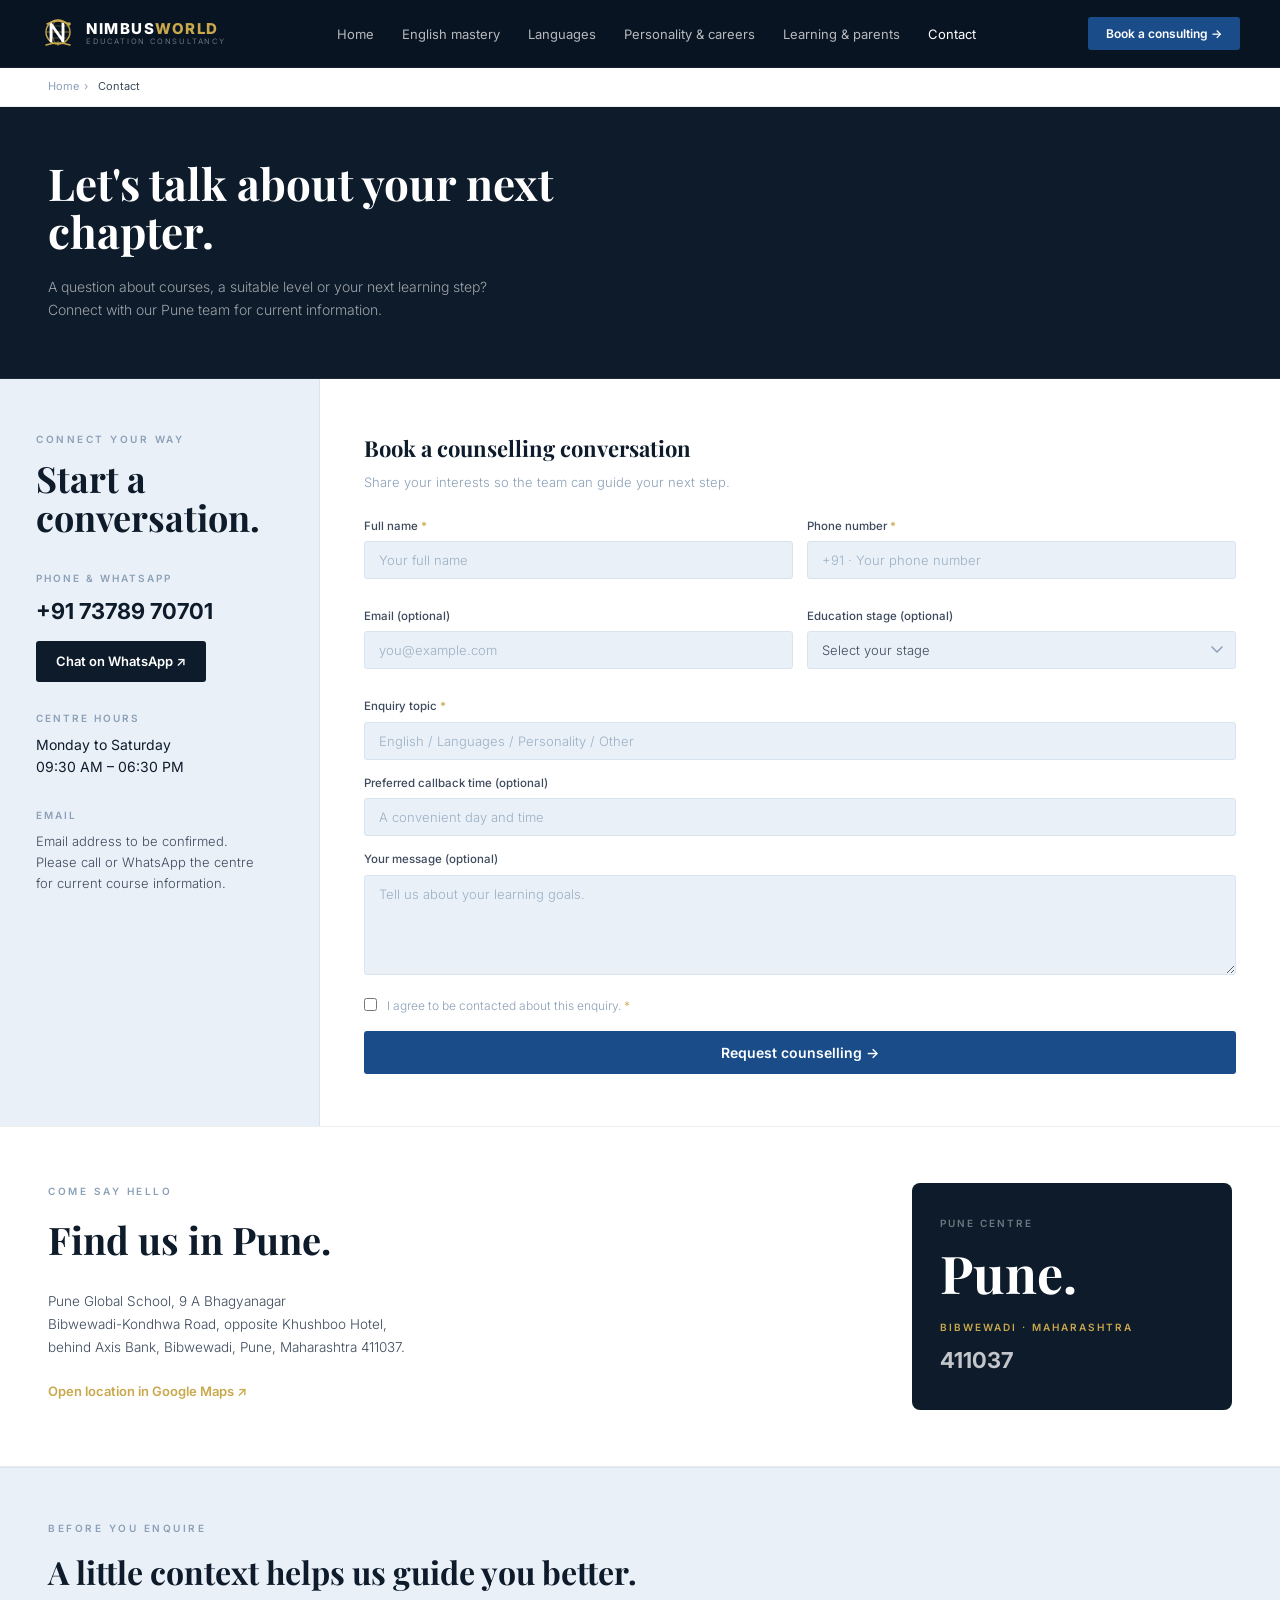
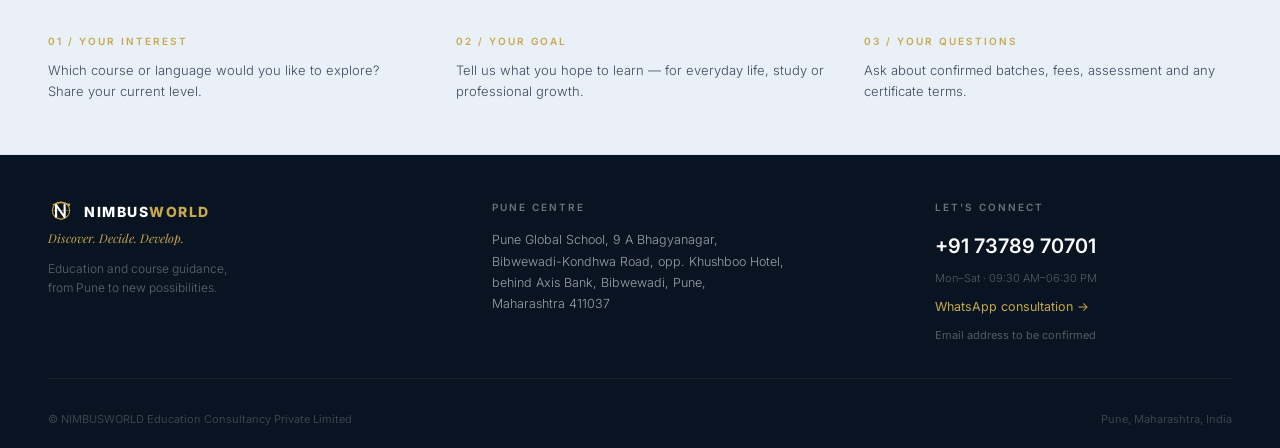
==== contact.html @ 74dfe933 "Add all project files" ====
<!DOCTYPE html>
<html lang="en">
<head>
  <meta charset="UTF-8" />
  <meta name="viewport" content="width=device-width, initial-scale=1.0" />
  <title>NimbusWorld – Contact</title>
  <link rel="preconnect" href="https://fonts.googleapis.com">
  <link rel="preconnect" href="https://fonts.gstatic.com" crossorigin>
  <link href="https://fonts.googleapis.com/css2?family=Playfair+Display:ital,wght@0,400;0,600;0,700;0,800;0,900;1,400;1,700&family=Inter:wght@300;400;500;600;700&display=swap" rel="stylesheet">
  <link rel="stylesheet" href="css/style.css" />
  <style>
    * { box-sizing: border-box; margin: 0; padding: 0; }
    body { font-family: 'Inter', sans-serif; background: #fff; color: #1a1a2e; }

    /* ── BREADCRUMB ── */
    .ct-breadcrumb {
      padding: 10px 48px;
      font-size: 11px;
      color: #8ca0b8;
      background: #ffffff;
      border-bottom: 1px solid rgba(0,0,0,0.07);
    }
    .ct-breadcrumb a { color: #8ca0b8; text-decoration: none; }
    .ct-breadcrumb span { margin: 0 5px; color: #8ca0b8; }
    .ct-breadcrumb .current { color: #3d4a5c; }

    /* ── HERO ── */
    .ct-hero {
      background: #0d1b2a;
      padding: 52px 48px 56px;
      border-bottom: 1px solid rgba(255,255,255,0.07);
    }

    .ct-hero h1 {
      font-family: 'Playfair Display', Georgia, serif;
      font-size: 44px;
      font-weight: 700;
      color: #ffffff;
      line-height: 1.1;
      margin-bottom: 20px;
      max-width: 680px;
    }

    .ct-hero p {
      font-size: 14px;
      color: rgba(255,255,255,0.6);
      line-height: 1.65;
      font-weight: 300;
      max-width: 440px;
    }

    /* ── CONTACT BODY ── */
    .ct-body {
      background: #fff;
      padding: 0;
      display: grid;
      grid-template-columns: 320px 1fr;
      gap: 0;
      align-items: start;
      border-bottom: 1px solid rgba(0,0,0,0.07);
    }

    /* Left column — light blue */
    .ct-left {
      background: #eaf0f8;
      padding: 52px 36px;
      border-right: 1px solid #d8e4f0;
      min-height: 100%;
    }

    /* Left column */
    .ct-left .ct-col-label {
      font-size: 10px;
      letter-spacing: 2.5px;
      text-transform: uppercase;
      color: #8ca0b8;
      font-weight: 600;
      margin-bottom: 12px;
    }

    .ct-left h2 {
      font-family: 'Playfair Display', Georgia, serif;
      font-size: 36px;
      font-weight: 700;
      color: #0d1b2a;
      line-height: 1.1;
      margin-bottom: 32px;
    }

    .ct-contact-block {
      margin-bottom: 28px;
    }

    .ct-contact-block .block-label {
      font-size: 10px;
      letter-spacing: 2px;
      text-transform: uppercase;
      color: #8ca0b8;
      font-weight: 600;
      margin-bottom: 8px;
    }

    .ct-contact-block .phone-num {
      font-size: 22px;
      font-weight: 700;
      color: #0d1b2a;
      font-family: 'Inter', sans-serif;
      margin-bottom: 12px;
    }

    .ct-whatsapp-btn {
      display: inline-flex;
      align-items: center;
      gap: 8px;
      background: #0d1b2a;
      color: #fff;
      font-size: 13px;
      font-weight: 600;
      padding: 10px 20px;
      border-radius: 3px;
      text-decoration: none;
      transition: background 0.2s;
      font-family: 'Inter', sans-serif;
    }
    .ct-whatsapp-btn:hover { background: #1a3050; }

    .ct-contact-block .hours-text {
      font-size: 14px;
      font-weight: 400;
      color: #0d1b2a;
      line-height: 1.6;
    }

    .ct-contact-block .email-note {
      font-size: 13px;
      color: #3d4a5c;
      font-weight: 300;
      line-height: 1.65;
    }

    /* Right column — form */
    .ct-form-wrap {
      background: #fff;
      padding: 52px 44px;
    }

    .ct-form-wrap h3 {
      font-family: 'Playfair Display', Georgia, serif;
      font-size: 22px;
      font-weight: 700;
      color: #0d1b2a;
      margin-bottom: 6px;
    }

    .ct-form-wrap .form-desc {
      font-size: 13px;
      color: #8ca0b8;
      font-weight: 300;
      margin-bottom: 24px;
    }

    .ct-form .form-row {
      display: grid;
      grid-template-columns: 1fr 1fr;
      gap: 14px;
      margin-bottom: 14px;
    }

    .ct-form .form-group {
      margin-bottom: 14px;
    }

    .ct-form label {
      display: block;
      font-size: 11.5px;
      font-weight: 500;
      color: #3d4a5c;
      margin-bottom: 6px;
      font-family: 'Inter', sans-serif;
    }

    .ct-form label .req { color: #c9a84c; }

    /* Input fields — light blue background */
    .ct-form input,
    .ct-form select,
    .ct-form textarea {
      width: 100%;
      background: #eaf0f8;
      border: 1px solid #d8e4f0;
      border-radius: 3px;
      padding: 10px 14px;
      font-size: 13px;
      color: #1a1a2e;
      font-family: 'Inter', sans-serif;
      font-weight: 300;
      outline: none;
      transition: border-color 0.2s, background 0.2s;
    }

    .ct-form input::placeholder,
    .ct-form textarea::placeholder {
      color: #9ab0c4;
      font-weight: 300;
    }

    .ct-form input:focus,
    .ct-form select:focus,
    .ct-form textarea:focus {
      border-color: #0d1b2a;
      background: #f0f6fc;
    }

    .ct-form textarea {
      resize: vertical;
      min-height: 100px;
    }

    .ct-form select {
      color: #3d4a5c;
      appearance: none;
      background-image: url("data:image/svg+xml,%3Csvg xmlns='http://www.w3.org/2000/svg' width='12' height='8' viewBox='0 0 12 8'%3E%3Cpath d='M1 1l5 5 5-5' stroke='%238ca0b8' stroke-width='1.5' fill='none' stroke-linecap='round'/%3E%3C/svg%3E");
      background-repeat: no-repeat;
      background-position: right 12px center;
      background-color: #eaf0f8;
      padding-right: 32px;
    }

    .ct-form .consent-row {
      display: flex;
      align-items: flex-start;
      gap: 10px;
      margin-bottom: 16px;
    }

    .ct-form .consent-row input[type="checkbox"] {
      width: auto;
      margin-top: 2px;
      flex-shrink: 0;
      cursor: pointer;
      accent-color: #0d1b2a;
    }

    .ct-form .consent-row label {
      font-size: 12px;
      color: #8ca0b8;
      font-weight: 300;
      margin-bottom: 0;
      cursor: pointer;
    }

    .ct-submit-btn {
      width: 100%;
      background: #1a4c8a;
      color: #fff;
      border: none;
      border-radius: 3px;
      padding: 13px;
      font-size: 14px;
      font-weight: 600;
      font-family: 'Inter', sans-serif;
      cursor: pointer;
      transition: background 0.2s;
      display: flex;
      align-items: center;
      justify-content: center;
      gap: 8px;
    }
    .ct-submit-btn:hover { background: #163f75; }

    /* ── FIND US SECTION ── */
    .ct-find {
      background: #fff;
      padding: 56px 48px;
      display: grid;
      grid-template-columns: 1fr 320px;
      gap: 48px;
      align-items: start;
      border-bottom: 1px solid rgba(0,0,0,0.07);
    }

    .ct-find-left .ct-col-label {
      font-size: 10px;
      letter-spacing: 2.5px;
      text-transform: uppercase;
      color: #8ca0b8;
      font-weight: 600;
      margin-bottom: 10px;
    }

    .ct-find-left h2 {
      font-family: 'Playfair Display', Georgia, serif;
      font-size: 38px;
      font-weight: 700;
      color: #0d1b2a;
      margin-bottom: 20px;
    }

    .ct-find-left p {
      font-size: 13.5px;
      color: #3d4a5c;
      font-weight: 300;
      line-height: 1.7;
      margin-bottom: 20px;
      max-width: 380px;
    }

    .ct-maps-link {
      font-size: 13px;
      font-weight: 600;
      color: #c9a84c;
      text-decoration: none;
      display: inline-flex;
      align-items: center;
      gap: 5px;
    }
    .ct-maps-link:hover { opacity: 0.8; }

    /* Pune card */
    .ct-pune-card {
      background: #0d1b2a;
      border-radius: 8px;
      padding: 32px 28px;
    }

    .ct-pune-card .pune-label {
      font-size: 10px;
      letter-spacing: 2px;
      text-transform: uppercase;
      color: rgba(255,255,255,0.4);
      font-weight: 600;
      margin-bottom: 16px;
    }

    .ct-pune-card .pune-city {
      font-family: 'Playfair Display', Georgia, serif;
      font-size: 52px;
      font-weight: 700;
      color: #ffffff;
      line-height: 1;
      margin-bottom: 20px;
    }

    .ct-pune-card .pune-region {
      font-size: 10px;
      letter-spacing: 2px;
      text-transform: uppercase;
      color: #c9a84c;
      font-weight: 600;
      margin-bottom: 8px;
    }

    .ct-pune-card .pune-pin {
      font-size: 22px;
      font-weight: 700;
      color: rgba(255,255,255,0.75);
      font-family: 'Inter', sans-serif;
    }

    /* ── CONTEXT SECTION ── */
    .ct-context {
      background: #eaf0f8;
      padding: 52px 48px;
      border-top: 1px solid #d8e4f0;
      border-bottom: 1px solid #d8e4f0;
    }

    .ct-context .ct-col-label {
      font-size: 10px;
      letter-spacing: 2.5px;
      text-transform: uppercase;
      color: #8ca0b8;
      font-weight: 600;
      margin-bottom: 10px;
    }

    .ct-context h2 {
      font-family: 'Playfair Display', Georgia, serif;
      font-size: 32px;
      font-weight: 700;
      color: #0d1b2a;
      margin-bottom: 36px;
    }

    .ct-context-grid {
      display: grid;
      grid-template-columns: repeat(3, 1fr);
      gap: 40px;
    }

    .ct-context-item .ci-label {
      font-size: 10px;
      letter-spacing: 2px;
      text-transform: uppercase;
      color: #c9a84c;
      font-weight: 600;
      margin-bottom: 10px;
    }

    .ct-context-item p {
      font-size: 13px;
      color: #3d4a5c;
      font-weight: 300;
      line-height: 1.65;
    }

    /* ── FOOTER ── */
    .ct-footer {
      background: #091422;
      padding: 44px 48px 20px;
    }

    .ct-footer-grid {
      display: grid;
      grid-template-columns: 2fr 2fr 1.5fr;
      gap: 48px;
      margin-bottom: 32px;
      padding-bottom: 28px;
      border-bottom: 1px solid rgba(255,255,255,0.07);
    }

    .ct-footer-brand .brand-row {
      display: flex;
      align-items: center;
      gap: 10px;
      margin-bottom: 4px;
    }

    .ct-footer-brand .brand-name {
      font-size: 14px;
      font-weight: 800;
      letter-spacing: 1.5px;
      text-transform: uppercase;
      font-family: 'Inter', sans-serif;
    }
    .ct-footer-brand .brand-name .p1 { color: #fff; }
    .ct-footer-brand .brand-name .p2 { color: #c9a84c; }

    .ct-footer-brand .tagline {
      font-size: 12px;
      color: #c9a84c;
      font-style: italic;
      font-family: 'Playfair Display', Georgia, serif;
      margin-bottom: 10px;
    }

    .ct-footer-brand p {
      font-size: 12px;
      color: rgba(255,255,255,0.35);
      line-height: 1.65;
      font-weight: 300;
      max-width: 220px;
    }

    .ct-footer-col h4 {
      font-size: 10px;
      letter-spacing: 2px;
      text-transform: uppercase;
      color: rgba(255,255,255,0.4);
      font-weight: 600;
      margin-bottom: 14px;
    }

    .ct-footer-col p {
      font-size: 12.5px;
      color: rgba(255,255,255,0.6);
      line-height: 1.7;
      font-weight: 300;
      margin-bottom: 6px;
    }

    .ct-footer-col p strong {
      color: #fff;
      font-weight: 600;
      font-size: 20px;
    }

    .ct-footer-col a {
      display: inline-block;
      font-size: 12.5px;
      color: #c9a84c;
      text-decoration: none;
      margin-bottom: 5px;
    }

    .ct-footer-col a.muted {
      color: rgba(255,255,255,0.3);
      font-size: 11px;
    }

    .ct-footer-bottom {
      display: flex;
      justify-content: space-between;
      align-items: center;
    }

    .ct-footer-bottom p {
      font-size: 11px;
      color: rgba(255,255,255,0.2);
    }

    /* success message */
    .success-msg {
      display: none;
      background: rgba(201,168,76,0.1);
      border: 1px solid rgba(201,168,76,0.3);
      border-radius: 4px;
      padding: 14px 18px;
      font-size: 13px;
      color: #c9a84c;
      margin-top: 14px;
      text-align: center;
    }

    @media (max-width: 900px) {
      .ct-hero, .ct-body, .ct-find,
      .ct-context, .ct-footer { padding-left: 24px; padding-right: 24px; }
      .ct-breadcrumb { padding-left: 24px; }
      .ct-body { grid-template-columns: 1fr; gap: 40px; }
      .ct-find { grid-template-columns: 1fr; gap: 32px; }
      .ct-context-grid { grid-template-columns: 1fr; gap: 28px; }
      .ct-footer-grid { grid-template-columns: 1fr 1fr; gap: 28px; }
      .ct-form .form-row { grid-template-columns: 1fr; }
    }
    @media (max-width: 580px) {
      .ct-hero h1 { font-size: 32px; }
      .ct-footer-grid { grid-template-columns: 1fr; }
    }
  </style>
</head>
<body>

  <!-- ===== NAVBAR ===== -->
  <nav class="navbar">
    <a href="index.html" class="nav-logo">
      <svg class="nav-logo-icon" viewBox="0 0 36 36" fill="none" xmlns="http://www.w3.org/2000/svg">
        <circle cx="18" cy="16" r="12" fill="none" stroke="#c9a84c" stroke-width="1.4"/>
        <ellipse cx="18" cy="16" rx="6" ry="12" fill="none" stroke="#c9a84c" stroke-width="0.9" opacity="0.7"/>
        <line x1="6" y1="16" x2="30" y2="16" stroke="#c9a84c" stroke-width="0.9" opacity="0.7"/>
        <line x1="8" y1="10" x2="28" y2="10" stroke="#c9a84c" stroke-width="0.7" opacity="0.5"/>
        <line x1="8" y1="22" x2="28" y2="22" stroke="#c9a84c" stroke-width="0.7" opacity="0.5"/>
        <path d="M11 25 L11 8 L23 25 L23 8" stroke="white" stroke-width="2.8" stroke-linecap="round" stroke-linejoin="round" fill="none"/>
        <path d="M7 8 Q18 2 29 8" stroke="#c9a84c" stroke-width="1.5" fill="none" stroke-linecap="round"/>
        <circle cx="29" cy="8" r="1.8" fill="#c9a84c"/>
        <path d="M6 29 Q18 25 30 29" stroke="#c9a84c" stroke-width="1.4" fill="none" stroke-linecap="round"/>
        <line x1="18" y1="25" x2="18" y2="30" stroke="#c9a84c" stroke-width="1" opacity="0.6"/>
      </svg>
      <div class="nav-logo-text">
        <div class="nav-logo-name"><span class="part1">NIMBUS</span><span class="part2">WORLD</span></div>
        <div class="nav-logo-sub">Education Consultancy</div>
      </div>
    </a>
    <ul class="nav-links">
      <li><a href="index.html">Home</a></li>
      <li><a href="english-mastery.html">English mastery</a></li>
      <li><a href="languages.html">Languages</a></li>
      <li><a href="personality-career.html">Personality &amp; careers</a></li>
      <li><a href="learning-parents.html">Learning &amp; parents</a></li>
      <li><a href="contact.html" class="active">Contact</a></li>
    </ul>
    <div class="nav-actions">
      <a href="contact.html" class="btn btn-primary btn-sm">Book a consulting →</a>
    </div>
  </nav>

  <!-- ===== BREADCRUMB ===== -->
  <div class="ct-breadcrumb">
    <a href="index.html">Home</a><span>›</span><span class="current">Contact</span>
  </div>

  <!-- ===== HERO ===== -->
  <section class="ct-hero">
    <h1>Let's talk about your next chapter.</h1>
    <p>A question about courses, a suitable level or your next learning step?<br>Connect with our Pune team for current information.</p>
  </section>

  <!-- ===== CONTACT BODY ===== -->
  <section class="ct-body">

    <!-- Left — contact info -->
    <div class="ct-left">
      <p class="ct-col-label">Connect your way</p>
      <h2>Start a conversation.</h2>

      <div class="ct-contact-block">
        <p class="block-label">Phone &amp; WhatsApp</p>
        <div class="phone-num">+91 73789 70701</div>
        <a href="https://wa.me/917378970701" class="ct-whatsapp-btn" target="_blank" rel="noopener">
          Chat on WhatsApp ↗
        </a>
      </div>

      <div class="ct-contact-block">
        <p class="block-label">Centre Hours</p>
        <div class="hours-text">Monday to Saturday<br>09:30 AM – 06:30 PM</div>
      </div>

      <div class="ct-contact-block">
        <p class="block-label">Email</p>
        <p class="email-note">Email address to be confirmed.<br>Please call or WhatsApp the centre<br>for current course information.</p>
      </div>
    </div>

    <!-- Right — form -->
    <div class="ct-form-wrap">
      <h3>Book a counselling conversation</h3>
      <p class="form-desc">Share your interests so the team can guide your next step.</p>

      <form class="ct-form" id="ctForm" onsubmit="submitCtForm(event)">
        <div class="form-row">
          <div class="form-group">
            <label>Full name <span class="req">*</span></label>
            <input type="text" placeholder="Your full name" required />
          </div>
          <div class="form-group">
            <label>Phone number <span class="req">*</span></label>
            <input type="tel" placeholder="+91 · Your phone number" required />
          </div>
        </div>

        <div class="form-row">
          <div class="form-group">
            <label>Email (optional)</label>
            <input type="email" placeholder="you@example.com" />
          </div>
          <div class="form-group">
            <label>Education stage (optional)</label>
            <select>
              <option value="" disabled selected>Select your stage</option>
              <option>School student</option>
              <option>College student</option>
              <option>Graduate</option>
              <option>Working professional</option>
              <option>Parent enquiring</option>
              <option>Other</option>
            </select>
          </div>
        </div>

        <div class="form-group">
          <label>Enquiry topic <span class="req">*</span></label>
          <input type="text" placeholder="English / Languages / Personality / Other" required />
        </div>

        <div class="form-group">
          <label>Preferred callback time (optional)</label>
          <input type="text" placeholder="A convenient day and time" />
        </div>

        <div class="form-group">
          <label>Your message (optional)</label>
          <textarea placeholder="Tell us about your learning goals."></textarea>
        </div>

        <div class="consent-row">
          <input type="checkbox" id="consent" required />
          <label for="consent">I agree to be contacted about this enquiry. <span class="req">*</span></label>
        </div>

        <button type="submit" class="ct-submit-btn">Request counselling →</button>
        <div class="success-msg" id="ctSuccess">
          ✓ Request sent. Our Pune team will reach out to you shortly.
        </div>
      </form>
    </div>

  </section>

  <!-- ===== FIND US SECTION ===== -->
  <section class="ct-find">
    <div class="ct-find-left">
      <p class="ct-col-label">Come say hello</p>
      <h2>Find us in Pune.</h2>
      <p>Pune Global School, 9 A Bhagyanagar<br>
      Bibwewadi-Kondhwa Road, opposite Khushboo Hotel,<br>
      behind Axis Bank, Bibwewadi, Pune, Maharashtra 411037.</p>
      <a href="https://maps.google.com" target="_blank" rel="noopener" class="ct-maps-link">Open location in Google Maps ↗</a>
    </div>

    <!-- Pune card -->
    <div class="ct-pune-card">
      <p class="pune-label">Pune Centre</p>
      <div class="pune-city">Pune.</div>
      <p class="pune-region">Bibwewadi · Maharashtra</p>
      <div class="pune-pin">411037</div>
    </div>
  </section>

  <!-- ===== CONTEXT SECTION ===== -->
  <section class="ct-context">
    <p class="ct-col-label">Before you enquire</p>
    <h2>A little context helps us guide you better.</h2>

    <div class="ct-context-grid">
      <div class="ct-context-item">
        <p class="ci-label">01 / Your interest</p>
        <p>Which course or language would you like to explore? Share your current level.</p>
      </div>
      <div class="ct-context-item">
        <p class="ci-label">02 / Your goal</p>
        <p>Tell us what you hope to learn — for everyday life, study or professional growth.</p>
      </div>
      <div class="ct-context-item">
        <p class="ci-label">03 / Your questions</p>
        <p>Ask about confirmed batches, fees, assessment and any certificate terms.</p>
      </div>
    </div>
  </section>

  <!-- ===== FOOTER ===== -->
  <footer class="ct-footer">
    <div class="ct-footer-grid">

      <div class="ct-footer-brand">
        <div class="brand-row">
          <svg viewBox="0 0 36 36" fill="none" xmlns="http://www.w3.org/2000/svg" style="width:26px;height:26px;flex-shrink:0;">
            <circle cx="18" cy="16" r="12" fill="none" stroke="#c9a84c" stroke-width="1.4"/>
            <ellipse cx="18" cy="16" rx="6" ry="12" fill="none" stroke="#c9a84c" stroke-width="0.9" opacity="0.7"/>
            <line x1="6" y1="16" x2="30" y2="16" stroke="#c9a84c" stroke-width="0.9" opacity="0.7"/>
            <path d="M11 25 L11 8 L23 25 L23 8" stroke="white" stroke-width="2.8" stroke-linecap="round" stroke-linejoin="round" fill="none"/>
            <path d="M7 8 Q18 2 29 8" stroke="#c9a84c" stroke-width="1.5" fill="none" stroke-linecap="round"/>
            <circle cx="29" cy="8" r="1.8" fill="#c9a84c"/>
          </svg>
          <div class="brand-name"><span class="p1">NIMBUS</span><span class="p2">WORLD</span></div>
        </div>
        <div class="tagline">Discover. Decide. Develop.</div>
        <p>Education and course guidance,<br>from Pune to new possibilities.</p>
      </div>

      <div class="ct-footer-col">
        <h4>Pune Centre</h4>
        <p>Pune Global School, 9 A Bhagyanagar,<br>
        Bibwewadi-Kondhwa Road, opp. Khushboo Hotel,<br>
        behind Axis Bank, Bibwewadi, Pune,<br>
        Maharashtra 411037</p>
      </div>

      <div class="ct-footer-col">
        <h4>Let's Connect</h4>
        <p><strong>+91 73789 70701</strong></p>
        <p style="font-size:11px; color:rgba(255,255,255,0.3); margin-top:4px;">Mon–Sat · 09:30 AM–06:30 PM</p>
        <a href="https://wa.me/917378970701" target="_blank" rel="noopener">WhatsApp consultation →</a><br>
        <a href="#" class="muted">Email address to be confirmed</a>
      </div>

    </div>
    <div class="ct-footer-bottom">
      <p>© NIMBUSWORLD Education Consultancy Private Limited</p>
      <p>Pune, Maharashtra, India</p>
    </div>
  </footer>

  <script src="js/main.js"></script>
  <script>
    function submitCtForm(e) {
      e.preventDefault();
      const btn = e.target.querySelector('.ct-submit-btn');
      btn.textContent = 'Sending...';
      btn.disabled = true;
      setTimeout(() => {
        document.getElementById('ctSuccess').style.display = 'block';
        btn.textContent = 'Request sent ✓';
        btn.style.background = '#1a3050';
      }, 900);
    }
  </script>
</body>
</html>
---- css/style.css ----
/* ========== GOOGLE FONTS ========== */
@import url('https://fonts.googleapis.com/css2?family=Playfair+Display:ital,wght@0,400;0,600;0,700;0,800;0,900;1,400;1,700&family=Inter:wght@300;400;500;600;700&display=swap');

/* ========== GLOBAL RESET & BASE ========== */
*, *::before, *::after {
  box-sizing: border-box;
  margin: 0;
  padding: 0;
}

:root {
  --navy: #0d1b2a;
  --navy-dark: #091422;
  --navy-mid: #122236;
  --navy-light: #1a3050;
  --blue-accent: #1e5fa8;
  --blue-btn: #1a4c8a;
  --gold: #c9a84c;
  --gold-light: #e2b96a;
  --white: #ffffff;
  --off-white: #f7f8fa;
  --light-gray: #eef1f5;
  --text-dark: #1a1a2e;
  --text-body: #3d4a5c;
  --text-muted: #8ca0b8;
  --text-light: #c5d3e0;
  --border-dark: rgba(255,255,255,0.08);
  --border-light: rgba(0,0,0,0.08);
  --font-serif: 'Playfair Display', Georgia, 'Times New Roman', serif;
  --font: 'Inter', 'Segoe UI', Arial, sans-serif;
}

html { scroll-behavior: smooth; }

body {
  font-family: var(--font);
  background: var(--white);
  color: var(--text-dark);
  line-height: 1.6;
  font-size: 15px;
}

a { text-decoration: none; color: inherit; }
ul { list-style: none; }
img { max-width: 100%; display: block; }

/* ========== NAVBAR ========== */
.navbar {
  background: var(--navy-dark);
  padding: 0 40px;
  display: flex;
  align-items: center;
  justify-content: space-between;
  height: 68px;
  position: sticky;
  top: 0;
  z-index: 1000;
  border-bottom: 1px solid rgba(255,255,255,0.06);
}

/* ---- Logo ---- */
.nav-logo {
  display: flex;
  align-items: center;
  gap: 10px;
  text-decoration: none;
  flex-shrink: 0;
}

.nav-logo-icon {
  width: 36px;
  height: 36px;
  flex-shrink: 0;
}

.nav-logo-text {
  display: flex;
  flex-direction: column;
  line-height: 1.1;
}

.nav-logo-name {
  font-size: 15px;
  font-weight: 800;
  letter-spacing: 1.5px;
  text-transform: uppercase;
  font-family: var(--font);
  display: flex;
  gap: 0;
}

.nav-logo-name .part1 { color: #ffffff; }
.nav-logo-name .part2 { color: var(--gold); }

.nav-logo-sub {
  font-size: 7.5px;
  letter-spacing: 1.8px;
  text-transform: uppercase;
  color: rgba(255,255,255,0.4);
  font-family: var(--font);
  font-weight: 400;
  margin-top: 1px;
}

/* ---- Nav links ---- */
.nav-links {
  display: flex;
  gap: 24px;
  align-items: center;
  flex: 1;
  justify-content: center;
}

.nav-links a {
  font-size: 12.5px;
  color: rgba(255,255,255,0.65);
  font-weight: 400;
  transition: color 0.2s;
  font-family: var(--font);
  white-space: nowrap;
}

.nav-links a:hover,
.nav-links a.active {
  color: var(--white);
}

/* ---- Nav actions ---- */
.nav-actions {
  display: flex;
  gap: 10px;
  align-items: center;
  flex-shrink: 0;
}

/* Footer logo sizing */
.footer-brand .footer-logo {
  display: flex;
  align-items: center;
  gap: 10px;
  margin-bottom: 10px;
}

.footer-brand .footer-logo .nav-logo-icon {
  width: 32px;
  height: 32px;
  flex-shrink: 0;
}

.footer-brand .footer-logo .nav-logo-name {
  font-size: 14px;
}

.footer-brand .footer-logo .part1 { color: rgba(255,255,255,0.9); }
.footer-brand .footer-logo .part2 { color: var(--gold); }
.footer-brand .footer-logo .nav-logo-sub { color: rgba(255,255,255,0.3); }

.nav-links {
  display: flex;
  gap: 28px;
  align-items: center;
}

.nav-links a {
  font-size: 13px;
  color: rgba(255,255,255,0.7);
  font-weight: 400;
  transition: color 0.2s;
  font-family: var(--font);
}

.nav-links a:hover,
.nav-links a.active {
  color: var(--white);
}

.nav-actions {
  display: flex;
  gap: 10px;
  align-items: center;
}

/* ========== BUTTONS ========== */
.btn {
  display: inline-block;
  padding: 9px 22px;
  border-radius: 3px;
  font-size: 13px;
  font-weight: 600;
  cursor: pointer;
  transition: all 0.2s;
  border: none;
  font-family: var(--font);
}

.btn-outline-white {
  border: 1.5px solid rgba(255,255,255,0.4);
  color: var(--white);
  background: transparent;
}
.btn-outline-white:hover { border-color: var(--white); }

.btn-primary {
  background: var(--blue-btn);
  color: var(--white);
  border: none;
}
.btn-primary:hover { background: #163f75; }

.btn-gold {
  background: var(--gold);
  color: var(--navy-dark);
  font-weight: 700;
}
.btn-gold:hover { background: var(--gold-light); }

.btn-outline-dark {
  border: 1.5px solid rgba(0,0,0,0.25);
  color: var(--text-dark);
  background: transparent;
  padding: 9px 22px;
  font-size: 13px;
  font-weight: 600;
  border-radius: 3px;
  cursor: pointer;
  transition: all 0.2s;
  display: inline-block;
}
.btn-outline-dark:hover { border-color: var(--text-dark); }

.btn-sm { padding: 7px 18px; font-size: 12px; }

/* ========== HERO — DARK NAVY ========== */
.hero {
  background: var(--navy);
  display: grid;
  grid-template-columns: 1fr 1fr;
  min-height: 400px;
  overflow: hidden;
  position: relative;
}

.hero-left {
  padding: 56px 48px 56px 48px;
  display: flex;
  flex-direction: column;
  justify-content: center;
  position: relative;
  z-index: 2;
}

.hero-eyebrow {
  font-size: 11px;
  letter-spacing: 2.5px;
  text-transform: uppercase;
  color: var(--gold);
  margin-bottom: 20px;
  font-weight: 600;
  font-family: var(--font);
}

.hero-title {
  font-size: 44px;
  font-weight: 800;
  line-height: 1.1;
  margin-bottom: 20px;
  color: var(--white);
  font-family: var(--font-serif);
  font-style: italic;
}

.hero-subtitle {
  font-size: 14px;
  color: rgba(255,255,255,0.65);
  margin-bottom: 36px;
  max-width: 400px;
  line-height: 1.7;
  font-family: var(--font);
  font-weight: 300;
}

.hero-actions {
  display: flex;
  gap: 12px;
  flex-wrap: wrap;
  align-items: center;
}

.hero-actions .btn-gold {
  padding: 11px 24px;
  font-size: 13px;
}

.hero-actions .btn-outline-white {
  padding: 11px 24px;
  font-size: 13px;
}

.hero-link {
  margin-top: 20px;
  font-size: 12px;
  color: rgba(255,255,255,0.4);
}

.hero-link a {
  color: rgba(255,255,255,0.5);
  text-decoration: underline;
  margin-right: 8px;
}

.hero-right {
  position: relative;
  overflow: hidden;
}

.hero-right img {
  width: 100%;
  height: 100%;
  object-fit: cover;
  object-position: center top;
}

/* Chat bubble card over image */
.hero-chat-card {
  position: absolute;
  bottom: 32px;
  left: 24px;
  background: white;
  border-radius: 8px;
  padding: 14px 18px;
  max-width: 220px;
  box-shadow: 0 8px 32px rgba(0,0,0,0.25);
}

.hero-chat-card p {
  font-size: 13px;
  font-weight: 700;
  color: var(--navy);
  margin-bottom: 4px;
}

.hero-chat-card span {
  font-size: 11px;
  color: #666;
}

/* ========== STATS STRIP ========== */
.stats-strip {
  background: var(--white);
  border-bottom: 1px solid var(--border-light);
  padding: 20px 48px;
  display: grid;
  grid-template-columns: repeat(4, 1fr);
  gap: 0;
}

.stat-block {
  display: flex;
  align-items: center;
  gap: 14px;
  padding: 0 24px 0 0;
  border-right: 1px solid var(--border-light);
}

.stat-block:last-child { border-right: none; padding-right: 0; padding-left: 24px; }
.stat-block:first-child { padding-left: 0; }

.stat-num {
  font-size: 36px;
  font-weight: 800;
  color: var(--navy);
  line-height: 1;
  min-width: 36px;
}

.stat-label {
  font-size: 12px;
  color: var(--text-body);
  line-height: 1.4;
  max-width: 120px;
}

/* ========== SECTIONS ========== */
.section {
  padding: 72px 48px;
}

.section-label {
  font-size: 11px;
  letter-spacing: 2.5px;
  text-transform: uppercase;
  color: var(--gold);
  margin-bottom: 10px;
  font-weight: 600;
  font-family: var(--font);
}

.section-label.dark { color: var(--navy); }

.section-title {
  font-size: 32px;
  font-weight: 700;
  color: var(--text-dark);
  margin-bottom: 14px;
  line-height: 1.2;
  font-family: var(--font-serif);
}

.section-title.white { color: var(--white); }

.section-desc {
  font-size: 14px;
  color: var(--text-body);
  max-width: 560px;
  line-height: 1.7;
  font-family: var(--font);
  font-weight: 300;
}

.section-desc.light { color: rgba(255,255,255,0.65); }

/* ========== PROGRAMMES GRID (3 col) ========== */
.programmes-grid {
  display: grid;
  grid-template-columns: repeat(3, 1fr);
  gap: 2px;
  margin-top: 40px;
  border: 1px solid var(--border-light);
  border-radius: 4px;
  overflow: hidden;
}

.programme-card {
  background: var(--white);
  padding: 32px 28px;
  border-right: 1px solid var(--border-light);
  transition: background 0.2s;
}

.programme-card:last-child { border-right: none; }
.programme-card:hover { background: #fafbfc; }

.programme-level {
  font-size: 11px;
  letter-spacing: 2px;
  text-transform: uppercase;
  color: var(--text-muted);
  margin-bottom: 10px;
  font-weight: 600;
}

.programme-card h3 {
  font-size: 20px;
  font-weight: 700;
  color: var(--navy);
  margin-bottom: 10px;
  font-family: var(--font-serif);
}

.programme-card p {
  font-size: 13px;
  color: var(--text-body);
  line-height: 1.65;
  margin-bottom: 16px;
  font-family: var(--font);
  font-weight: 300;
}

.programme-meta {
  font-size: 12px;
  color: var(--text-muted);
  margin-bottom: 20px;
  font-family: var(--font);
}

.explore-link {
  font-size: 13px;
  font-weight: 600;
  color: var(--navy);
  display: inline-flex;
  align-items: center;
  gap: 6px;
  transition: gap 0.2s;
  font-family: var(--font);
}

.explore-link:hover { gap: 10px; }

/* ========== WHY SECTION — 2 COL ========== */
.why-section {
  background: var(--navy-dark);
  padding: 72px 48px;
  display: grid;
  grid-template-columns: 1fr 1fr;
  gap: 72px;
  align-items: start;
  border-top: none;
  border-bottom: none;
}

.why-left .section-label { color: var(--gold); }

.why-left h2 {
  font-size: 36px;
  font-weight: 700;
  color: var(--white);
  line-height: 1.15;
  margin-bottom: 20px;
  margin-top: 10px;
  font-family: var(--font-serif);
}

.why-left p {
  font-size: 14px;
  color: rgba(255,255,255,0.6);
  line-height: 1.7;
  max-width: 380px;
  font-family: var(--font);
  font-weight: 300;
}

.why-right {
  padding-top: 8px;
}

.why-item {
  display: flex;
  gap: 20px;
  margin-bottom: 36px;
  padding-bottom: 36px;
  border-bottom: 1px solid rgba(255,255,255,0.08);
}

.why-item:last-child {
  margin-bottom: 0;
  padding-bottom: 0;
  border-bottom: none;
}

.why-num {
  font-size: 13px;
  font-weight: 700;
  color: var(--gold);
  min-width: 24px;
  font-family: var(--font);
}

.why-text h4 {
  font-size: 15px;
  font-weight: 600;
  color: var(--white);
  margin-bottom: 6px;
  font-family: var(--font);
}

.why-text p {
  font-size: 13px;
  color: rgba(255,255,255,0.55);
  line-height: 1.65;
  font-family: var(--font);
  font-weight: 300;
}

/* ========== LEARNING JOURNEY — LIGHT SECTION ========== */
.journey-section {
  background: var(--off-white);
  padding: 72px 48px;
  border-top: 1px solid var(--border-light);
  border-bottom: 1px solid var(--border-light);
}

.journey-steps {
  display: grid;
  grid-template-columns: repeat(3, 1fr);
  gap: 48px;
  margin-top: 48px;
}

.journey-step .step-num {
  font-size: 36px;
  font-weight: 800;
  color: var(--gold);
  margin-bottom: 10px;
  line-height: 1;
  font-family: var(--font);
}

.journey-step h3 {
  font-size: 20px;
  font-weight: 700;
  color: var(--navy);
  margin-bottom: 10px;
  font-family: var(--font-serif);
}

.journey-step p {
  font-size: 13px;
  color: var(--text-body);
  line-height: 1.65;
  font-family: var(--font);
  font-weight: 300;
}

/* ========== PARENTS SECTION — DARK ========== */
.parents-section {
  background: var(--navy);
  padding: 72px 48px;
  display: grid;
  grid-template-columns: 1fr 1fr;
  gap: 72px;
  align-items: start;
}

.parents-left h2 {
  font-size: 36px;
  font-weight: 700;
  color: var(--white);
  line-height: 1.15;
  margin-bottom: 20px;
  margin-top: 10px;
  font-family: var(--font-serif);
}

.parents-left p {
  font-size: 14px;
  color: rgba(255,255,255,0.6);
  line-height: 1.7;
  margin-bottom: 28px;
  font-family: var(--font);
  font-weight: 300;
}

.parents-left a.explore-link-light {
  font-size: 13px;
  font-weight: 700;
  color: var(--gold);
  display: inline-flex;
  align-items: center;
  gap: 6px;
}

.parents-right {
  background: rgba(255,255,255,0.05);
  border: 1px solid rgba(255,255,255,0.1);
  border-radius: 6px;
  padding: 28px;
}

.parents-right h4 {
  font-size: 11px;
  letter-spacing: 2px;
  text-transform: uppercase;
  color: rgba(255,255,255,0.4);
  margin-bottom: 20px;
  font-weight: 600;
}

.faq-list-simple {
  display: flex;
  flex-direction: column;
  gap: 0;
}

.faq-simple-item {
  padding: 14px 0;
  border-bottom: 1px solid rgba(255,255,255,0.08);
  font-size: 14px;
  color: rgba(255,255,255,0.75);
  display: flex;
  align-items: center;
  gap: 10px;
  cursor: pointer;
  transition: color 0.2s;
}

.faq-simple-item:last-child { border-bottom: none; }
.faq-simple-item:hover { color: var(--white); }

.faq-simple-item::before {
  content: '→';
  color: var(--gold);
  font-size: 12px;
  min-width: 16px;
}

/* ========== CTA CONVERSATION ========== */
.cta-conversation {
  background: var(--light-gray);
  padding: 48px 48px;
  display: flex;
  align-items: center;
  justify-content: space-between;
  gap: 40px;
  border-top: 1px solid var(--border-light);
  border-bottom: 1px solid var(--border-light);
}

.cta-conversation h2 {
  font-size: 26px;
  font-weight: 700;
  color: var(--navy);
  margin-bottom: 10px;
  font-family: var(--font-serif);
}

.cta-conversation p {
  font-size: 13px;
  color: var(--text-body);
  line-height: 1.6;
  max-width: 600px;
  font-family: var(--font);
  font-weight: 300;
}

/* ========== FOOTER ========== */
footer {
  background: var(--navy-dark);
  padding: 52px 48px 24px;
}

.footer-grid {
  display: grid;
  grid-template-columns: 2fr 2fr 1fr;
  gap: 48px;
  margin-bottom: 40px;
  padding-bottom: 40px;
  border-bottom: 1px solid rgba(255,255,255,0.08);
}

.footer-brand .footer-tagline {
  font-size: 12px;
  color: var(--gold);
  margin-bottom: 14px;
  font-style: italic;
  font-family: var(--font-serif);
}

.footer-brand p {
  font-size: 12px;
  color: rgba(255,255,255,0.4);
  line-height: 1.65;
  max-width: 220px;
  font-family: var(--font);
  font-weight: 300;
}

.footer-col h4 {
  font-size: 11px;
  font-weight: 600;
  letter-spacing: 2px;
  text-transform: uppercase;
  color: rgba(255,255,255,0.5);
  margin-bottom: 16px;
  font-family: var(--font);
}

.footer-col p {
  font-size: 13px;
  color: rgba(255,255,255,0.65);
  line-height: 1.7;
  margin-bottom: 10px;
  font-family: var(--font);
  font-weight: 300;
}

.footer-col p strong {
  color: var(--white);
  font-weight: 600;
}

.footer-col a {
  font-size: 12px;
  color: rgba(255,255,255,0.45);
  display: block;
  margin-bottom: 8px;
  transition: color 0.2s;
  font-family: var(--font);
}

.footer-col a:hover { color: var(--white); }

.footer-bottom {
  display: flex;
  justify-content: space-between;
  align-items: center;
}

.footer-bottom p {
  font-size: 11px;
  color: rgba(255,255,255,0.25);
}

.footer-bottom-links {
  display: flex;
  gap: 20px;
}

.footer-bottom-links a {
  font-size: 11px;
  color: rgba(255,255,255,0.3);
  transition: color 0.2s;
}

.footer-bottom-links a:hover { color: rgba(255,255,255,0.7); }

/* ========== INNER PAGE SHARED ========== */
.page-intro {
  background: var(--off-white);
  padding: 14px 48px;
  border-bottom: 1px solid var(--border-light);
}

.breadcrumb {
  font-size: 12px;
  color: var(--text-muted);
}

.breadcrumb a { color: var(--text-muted); }
.breadcrumb a:hover { color: var(--text-dark); }
.breadcrumb span { color: var(--text-dark); margin: 0 6px; }

/* inner pages use same dark hero as homepage */
.lang-hero {
  background: var(--navy);
  display: grid;
  grid-template-columns: 1fr 1fr;
  min-height: 340px;
  overflow: hidden;
}

.lang-hero-content {
  padding: 56px 48px;
  display: flex;
  flex-direction: column;
  justify-content: center;
}

.lang-hero-image {
  position: relative;
  overflow: hidden;
}

.lang-hero-image img {
  width: 100%;
  height: 100%;
  object-fit: cover;
  filter: brightness(0.65);
}

/* inner sections on white bg */
.inner-section {
  padding: 64px 48px;
  background: var(--white);
  border-bottom: 1px solid var(--border-light);
}

.inner-section.gray { background: var(--off-white); }
.inner-section.dark { background: var(--navy); }

/* cards on white bg */
.cards-grid-light {
  display: grid;
  grid-template-columns: repeat(3, 1fr);
  gap: 24px;
  margin-top: 40px;
}

.card-light {
  background: var(--white);
  border: 1px solid var(--border-light);
  border-radius: 6px;
  padding: 28px;
  transition: box-shadow 0.2s;
}

.card-light:hover { box-shadow: 0 4px 20px rgba(0,0,0,0.07); }

.card-light .card-icon {
  width: 40px;
  height: 40px;
  border-radius: 6px;
  background: rgba(13,27,42,0.07);
  display: flex;
  align-items: center;
  justify-content: center;
  font-size: 18px;
  margin-bottom: 16px;
}

.card-light h3 {
  font-size: 16px;
  font-weight: 700;
  color: var(--navy);
  margin-bottom: 8px;
  font-family: var(--font-serif);
}

.card-light p {
  font-size: 13px;
  color: var(--text-body);
  line-height: 1.65;
  font-family: var(--font);
  font-weight: 300;
}

/* course list */
.course-list { margin-top: 32px; }

.course-item {
  background: var(--white);
  border: 1px solid var(--border-light);
  border-radius: 6px;
  padding: 18px 24px;
  display: flex;
  justify-content: space-between;
  align-items: center;
  margin-bottom: 10px;
  transition: box-shadow 0.2s;
}

.course-item:hover { box-shadow: 0 2px 12px rgba(0,0,0,0.06); }

.course-info h4 {
  font-size: 14px;
  font-weight: 600;
  color: var(--navy);
  margin-bottom: 3px;
  font-family: var(--font);
}

.course-info p {
  font-size: 12px;
  color: var(--text-muted);
  font-family: var(--font);
  font-weight: 300;
}

.course-meta {
  display: flex;
  gap: 16px;
  align-items: center;
}

.level-badge {
  font-size: 11px;
  padding: 3px 10px;
  border-radius: 20px;
  font-weight: 600;
}

.level-beginner { background: rgba(74,222,128,0.1); color: #15803d; }
.level-intermediate { background: rgba(251,191,36,0.1); color: #92400e; }
.level-advanced { background: rgba(239,68,68,0.1); color: #991b1b; }
.level-all { background: rgba(96,165,250,0.1); color: #1d4ed8; }

/* faq for inner pages */
.faq-list { margin-top: 24px; }

.faq-item {
  border: 1px solid var(--border-light);
  border-radius: 4px;
  margin-bottom: 4px;
  overflow: hidden;
}

.faq-question {
  padding: 16px 20px;
  font-size: 14px;
  font-weight: 500;
  color: var(--navy);
  cursor: pointer;
  display: flex;
  justify-content: space-between;
  align-items: center;
  user-select: none;
  background: var(--white);
  font-family: var(--font);
}

.faq-question:after {
  content: '+';
  font-size: 18px;
  color: var(--gold);
  transition: transform 0.2s;
}

.faq-item.open .faq-question:after { transform: rotate(45deg); }
.faq-item.open .faq-question { background: #fafbfc; }

.faq-answer {
  display: none;
  padding: 0 20px 16px;
  font-size: 13px;
  color: var(--text-body);
  line-height: 1.7;
  background: #fafbfc;
}

.faq-item.open .faq-answer { display: block; }

/* testimonials */
.testimonials-grid {
  display: grid;
  grid-template-columns: repeat(3, 1fr);
  gap: 20px;
  margin-top: 40px;
}

.testimonial-card {
  background: var(--white);
  border: 1px solid var(--border-light);
  border-radius: 6px;
  padding: 24px;
}

.testimonial-card .stars {
  color: var(--gold);
  font-size: 13px;
  margin-bottom: 12px;
  letter-spacing: 2px;
}

.testimonial-card blockquote {
  font-size: 13px;
  color: var(--text-body);
  line-height: 1.7;
  font-style: italic;
  margin-bottom: 18px;
  font-family: var(--font-serif);
}

.testimonial-author {
  display: flex;
  align-items: center;
  gap: 10px;
}

.author-avatar {
  width: 36px;
  height: 36px;
  border-radius: 50%;
  background: var(--navy);
  display: flex;
  align-items: center;
  justify-content: center;
  font-size: 14px;
  font-weight: 700;
  color: var(--white);
  flex-shrink: 0;
  font-family: var(--font);
}

.author-info strong { display: block; font-size: 13px; color: var(--navy); font-family: var(--font); font-weight: 600; }
.author-info span { font-size: 11px; color: var(--text-muted); font-family: var(--font); font-weight: 300; }

/* pricing cards */
.pricing-grid {
  display: grid;
  grid-template-columns: repeat(3, 1fr);
  gap: 20px;
  margin-top: 40px;
}

.pricing-card {
  background: var(--white);
  border: 1px solid var(--border-light);
  border-radius: 8px;
  padding: 32px 26px;
  text-align: center;
  position: relative;
  transition: box-shadow 0.2s;
}

.pricing-card:hover { box-shadow: 0 6px 24px rgba(0,0,0,0.08); }

.pricing-card.featured {
  border-color: var(--navy);
  border-width: 2px;
}

.pricing-badge {
  position: absolute;
  top: -13px;
  left: 50%;
  transform: translateX(-50%);
  background: var(--navy);
  color: var(--white);
  font-size: 10px;
  font-weight: 700;
  padding: 4px 14px;
  border-radius: 20px;
  letter-spacing: 1px;
  text-transform: uppercase;
}

.pricing-plan {
  font-size: 11px;
  letter-spacing: 2px;
  text-transform: uppercase;
  color: var(--text-muted);
  margin-bottom: 14px;
  font-weight: 600;
}

.pricing-price {
  font-size: 44px;
  font-weight: 800;
  color: var(--navy);
  margin-bottom: 4px;
}

.pricing-price sup { font-size: 22px; vertical-align: super; font-weight: 700; }

.pricing-period {
  font-size: 12px;
  color: var(--text-muted);
  margin-bottom: 24px;
}

.pricing-features { text-align: left; margin-bottom: 28px; }

.pricing-features li {
  padding: 8px 0;
  border-bottom: 1px solid var(--border-light);
  font-size: 13px;
  color: var(--text-body);
  display: flex;
  align-items: center;
  gap: 8px;
}

.pricing-features li::before { content: '✓'; color: var(--gold); font-weight: 700; font-size: 12px; }
.pricing-features li.disabled { color: var(--text-muted); opacity: 0.5; }
.pricing-features li.disabled::before { content: '✕'; color: #bbb; }

/* feature list */
.feature-list { display: flex; flex-direction: column; gap: 18px; }

.feature-item { display: flex; gap: 14px; align-items: flex-start; }

.feature-icon {
  width: 38px;
  height: 38px;
  min-width: 38px;
  border-radius: 6px;
  background: rgba(13,27,42,0.07);
  display: flex;
  align-items: center;
  justify-content: center;
  font-size: 17px;
}

.feature-text h4 { font-size: 14px; font-weight: 600; color: var(--navy); margin-bottom: 3px; font-family: var(--font); }
.feature-text p { font-size: 13px; color: var(--text-body); line-height: 1.6; font-family: var(--font); font-weight: 300; }

/* destination cards */
.destination-grid {
  display: grid;
  grid-template-columns: repeat(3, 1fr);
  gap: 20px;
  margin-top: 40px;
}

.destination-card {
  border-radius: 8px;
  overflow: hidden;
  position: relative;
  height: 200px;
  cursor: pointer;
}

.destination-card img {
  width: 100%; height: 100%; object-fit: cover;
  transition: transform 0.4s;
  filter: brightness(0.6);
}

.destination-card:hover img { transform: scale(1.05); }

.destination-overlay {
  position: absolute;
  bottom: 0; left: 0; right: 0;
  padding: 20px 18px 16px;
  background: linear-gradient(to top, rgba(9,20,34,0.95) 0%, transparent 100%);
}

.destination-overlay h3 { font-size: 18px; font-weight: 800; color: var(--white); }
.destination-overlay p { font-size: 12px; color: rgba(255,255,255,0.65); margin-top: 3px; }

/* contact form */
.form-group { margin-bottom: 18px; }

.form-group label {
  display: block;
  font-size: 12px;
  font-weight: 600;
  color: var(--text-body);
  margin-bottom: 7px;
}

.form-group input,
.form-group select,
.form-group textarea {
  width: 100%;
  background: var(--white);
  border: 1px solid rgba(0,0,0,0.15);
  border-radius: 4px;
  padding: 11px 14px;
  font-size: 13px;
  color: var(--text-dark);
  font-family: var(--font);
  transition: border-color 0.2s;
  outline: none;
}

.form-group input:focus,
.form-group select:focus,
.form-group textarea:focus { border-color: var(--navy); }

.form-group textarea { resize: vertical; min-height: 120px; }

.form-row { display: grid; grid-template-columns: 1fr 1fr; gap: 14px; }

/* ========== RESPONSIVE ========== */
@media (max-width: 1024px) {
  .navbar, .section, .hero-left, .lang-hero-content { padding-left: 28px; padding-right: 28px; }
  .hero { grid-template-columns: 1fr; }
  .hero-right { height: 280px; }
  .why-section { grid-template-columns: 1fr; gap: 40px; }
  .parents-section { grid-template-columns: 1fr; gap: 40px; }
  .programmes-grid { grid-template-columns: 1fr; }
  .journey-steps { grid-template-columns: 1fr 1fr; }
  .stats-strip { grid-template-columns: 1fr 1fr; padding: 24px 28px; }
  .lang-hero { grid-template-columns: 1fr; }
  .lang-hero-image { height: 240px; }
  .footer-grid { grid-template-columns: 1fr 1fr; gap: 32px; }
  .cta-conversation { flex-direction: column; align-items: flex-start; }
}

@media (max-width: 640px) {
  .nav-links { display: none; }
  .hero-title { font-size: 32px; }
  .journey-steps { grid-template-columns: 1fr; }
  .cards-grid-light, .testimonials-grid, .pricing-grid, .destination-grid { grid-template-columns: 1fr; }
  .stats-strip { grid-template-columns: 1fr 1fr; }
  .footer-grid { grid-template-columns: 1fr; }
  .form-row { grid-template-columns: 1fr; }
  .section { padding: 48px 20px; }
}

/* ============================================================
   MOBILE RESPONSIVE — added for small screen support
   All existing desktop styles are preserved above.
   These rules only apply at ≤768px and ≤480px.
   ============================================================ */

/* ── Hamburger button (hidden on desktop) ── */
.nav-hamburger {
  display: none;
  flex-direction: column;
  justify-content: center;
  align-items: center;
  gap: 5px;
  width: 36px;
  height: 36px;
  background: none;
  border: none;
  cursor: pointer;
  padding: 4px;
  flex-shrink: 0;
}

.nav-hamburger span {
  display: block;
  width: 22px;
  height: 2px;
  background: rgba(255,255,255,0.8);
  border-radius: 2px;
  transition: all 0.25s ease;
  transform-origin: center;
}

/* Hamburger → X animation */
.nav-hamburger.open span:nth-child(1) { transform: translateY(7px) rotate(45deg); }
.nav-hamburger.open span:nth-child(2) { opacity: 0; transform: scaleX(0); }
.nav-hamburger.open span:nth-child(3) { transform: translateY(-7px) rotate(-45deg); }

/* ── Mobile nav drawer ── */
.mobile-nav-drawer {
  display: none;
  position: fixed;
  top: 68px; /* matches navbar height */
  left: 0;
  right: 0;
  background: #091422;
  border-bottom: 1px solid rgba(255,255,255,0.08);
  z-index: 999;
  padding: 16px 0 20px;
  box-shadow: 0 8px 32px rgba(0,0,0,0.4);
}

.mobile-nav-drawer.open { display: block; }

.mobile-nav-drawer ul {
  list-style: none;
  padding: 0;
  margin: 0;
}

.mobile-nav-drawer ul li a {
  display: block;
  padding: 13px 28px;
  font-size: 15px;
  font-weight: 500;
  color: rgba(255,255,255,0.75);
  font-family: 'Inter', sans-serif;
  text-decoration: none;
  border-bottom: 1px solid rgba(255,255,255,0.05);
  transition: color 0.2s, background 0.2s;
}

.mobile-nav-drawer ul li a:hover,
.mobile-nav-drawer ul li a.active {
  color: #ffffff;
  background: rgba(255,255,255,0.04);
}

.mobile-nav-drawer .mobile-cta {
  margin: 16px 28px 0;
}

.mobile-nav-drawer .mobile-cta a {
  display: block;
  text-align: center;
  background: #1a4c8a;
  color: #fff;
  font-size: 14px;
  font-weight: 600;
  padding: 12px 20px;
  border-radius: 3px;
  font-family: 'Inter', sans-serif;
  text-decoration: none;
  transition: background 0.2s;
}

.mobile-nav-drawer .mobile-cta a:hover { background: #163f75; }

/* ── @768px — Tablet ── */
@media (max-width: 768px) {

  /* Navbar */
  .navbar {
    padding: 0 20px;
    height: 64px;
  }

  .nav-links { display: none; }         /* hidden — replaced by drawer */
  .nav-actions { display: none; }       /* hidden — moved into drawer  */
  .nav-hamburger { display: flex; }     /* show hamburger              */

  /* Hero (homepage) */
  .hero {
    grid-template-columns: 1fr;
  }

  .hero-left {
    padding: 40px 24px 32px;
  }

  .hero-title { font-size: 34px; }
  .hero-subtitle { font-size: 14px; }

  .hero-right {
    height: 240px;
  }

  /* Stats strip */
  .stats-strip {
    grid-template-columns: 1fr 1fr;
    padding: 20px 24px;
    gap: 16px;
  }

  .stat-block {
    padding: 0 12px 0 0;
    border-right: 1px solid var(--border-light);
  }

  .stat-block:nth-child(2n) { border-right: none; }
  .stat-block:nth-child(3)  { border-right: 1px solid var(--border-light); }

  .stat-num { font-size: 28px; }

  /* Sections */
  .section { padding: 48px 24px; }

  /* Why section */
  .why-section {
    grid-template-columns: 1fr;
    gap: 36px;
    padding: 48px 24px;
  }

  .why-left h2 { font-size: 28px; }

  /* Journey */
  .journey-section { padding: 48px 24px; }
  .journey-steps { grid-template-columns: 1fr 1fr; gap: 28px; }
  .journey-step .step-num { font-size: 28px; }

  /* Parents dark section */
  .parents-section {
    grid-template-columns: 1fr;
    gap: 32px;
    padding: 48px 24px;
  }

  .parents-left h2 { font-size: 28px; }

  /* CTA conversation */
  .cta-conversation {
    flex-direction: column;
    align-items: flex-start;
    padding: 36px 24px;
  }

  .cta-conversation h2 { font-size: 22px; }

  /* Programmes grid */
  .programmes-grid { grid-template-columns: 1fr; }
  .programme-card { border-right: none; border-bottom: 1px solid var(--border-light); }

  /* Section title */
  .section-title { font-size: 26px; }

  /* Cards */
  .cards-grid-light { grid-template-columns: 1fr; }
  .destination-grid { grid-template-columns: 1fr 1fr; }
  .testimonials-grid { grid-template-columns: 1fr; }

  /* Footer (homepage) */
  footer { padding: 40px 24px 20px; }
  .footer-grid { grid-template-columns: 1fr 1fr; gap: 28px; }
  .footer-bottom { flex-direction: column; gap: 10px; align-items: flex-start; }

  /* Lang hero (inner pages) */
  .lang-hero { grid-template-columns: 1fr; }
  .lang-hero-content { padding: 40px 24px; }
  .lang-hero-image { height: 220px; }

  /* Page intro breadcrumb */
  .page-intro { padding: 10px 24px; }
}

/* ── @480px — Mobile ── */
@media (max-width: 480px) {

  /* Navbar */
  .navbar { padding: 0 16px; height: 60px; }
  .mobile-nav-drawer { top: 60px; }

  /* Hero */
  .hero-left { padding: 32px 16px 28px; }
  .hero-title { font-size: 28px; }
  .hero-right { height: 200px; }
  .hero-chat-card { max-width: 170px; padding: 10px 14px; bottom: 16px; left: 16px; }
  .hero-chat-card p { font-size: 12px; }
  .hero-chat-card span { font-size: 10px; }

  /* Stats */
  .stats-strip { grid-template-columns: 1fr 1fr; padding: 16px; }
  .stat-num { font-size: 24px; }
  .stat-label { font-size: 11px; }

  /* Sections */
  .section { padding: 36px 16px; }
  .section-title { font-size: 22px; }
  .section-desc { font-size: 13px; }

  /* Why */
  .why-section { padding: 36px 16px; }
  .why-left h2 { font-size: 24px; }

  /* Journey */
  .journey-section { padding: 36px 16px; }
  .journey-steps { grid-template-columns: 1fr; gap: 24px; }

  /* Parents */
  .parents-section { padding: 36px 16px; }
  .parents-left h2 { font-size: 24px; }

  /* CTA */
  .cta-conversation { padding: 28px 16px; }
  .cta-conversation h2 { font-size: 20px; }

  /* Cards */
  .destination-grid { grid-template-columns: 1fr; }

  /* Footer */
  footer { padding: 32px 16px 16px; }
  .footer-grid { grid-template-columns: 1fr; gap: 24px; }

  /* Lang hero */
  .lang-hero-content { padding: 32px 16px; }
  .hero-eyebrow { font-size: 10px; }

  /* Buttons */
  .btn { padding: 9px 18px; font-size: 12px; }
  .hero-actions { flex-direction: column; align-items: flex-start; gap: 10px; }

  /* Programmes */
  .programme-card { padding: 22px 18px; }
  .programme-card h3 { font-size: 18px; }

  /* Page intro */
  .page-intro { padding: 10px 16px; }

  /* Form row */
  .form-row { grid-template-columns: 1fr; }
}
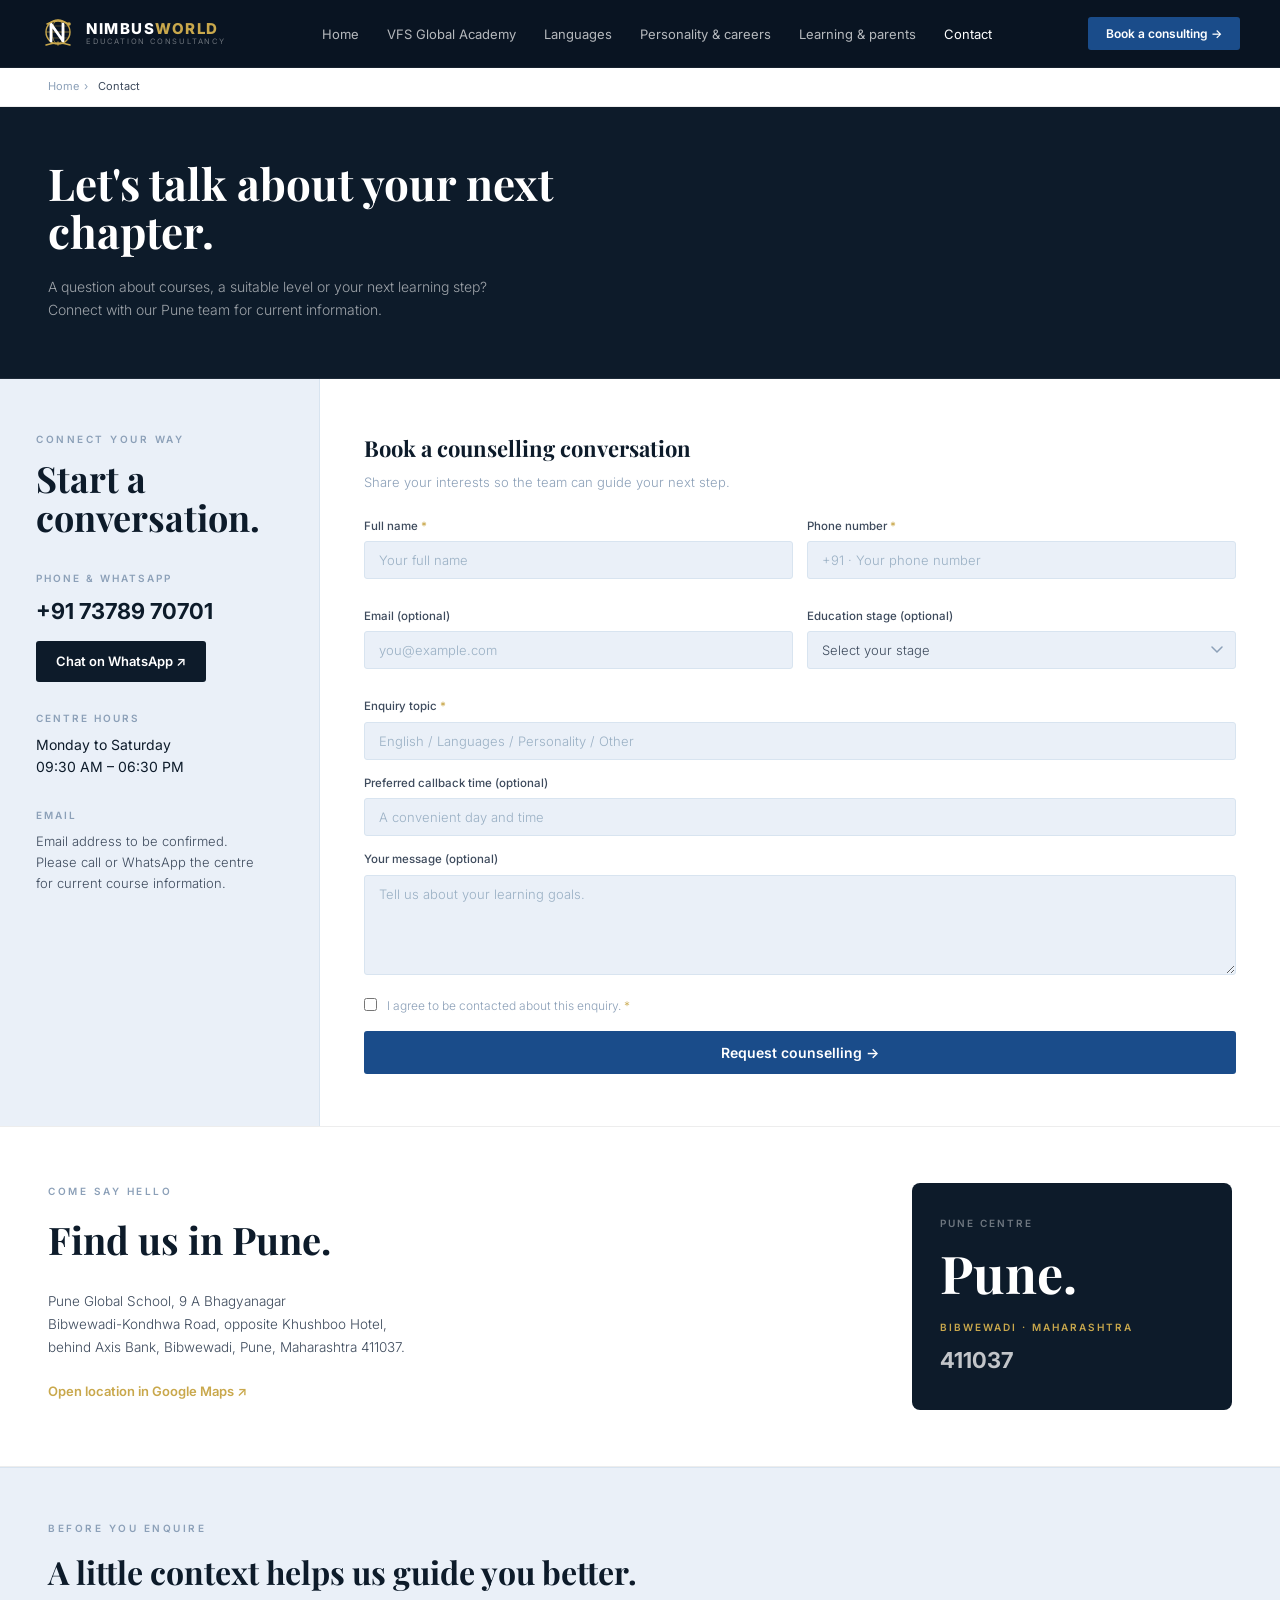
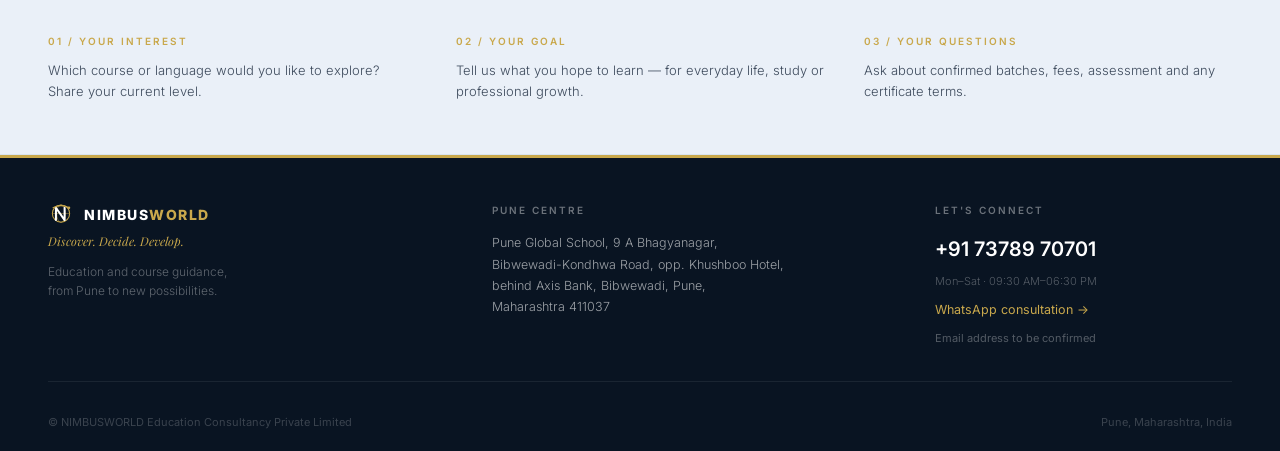
==== commit c5f2df09: "Update comments in code" ====
--- a/contact.html
+++ b/contact.html
@@ -552,7 +552,7 @@
     </a>
     <ul class="nav-links">
       <li><a href="index.html">Home</a></li>
-      <li><a href="english-mastery.html">English mastery</a></li>
+      <li><a href="vfs-global-academy.html">VFS Global Academy</a></li>
       <li><a href="languages.html">Languages</a></li>
       <li><a href="personality-career.html">Personality &amp; careers</a></li>
       <li><a href="learning-parents.html">Learning &amp; parents</a></li>
--- a/css/style.css
+++ b/css/style.css
@@ -1,7 +1,7 @@
-/* ========== GOOGLE FONTS ========== */
+/* google cha font */
 @import url('https://fonts.googleapis.com/css2?family=Playfair+Display:ital,wght@0,400;0,600;0,700;0,800;0,900;1,400;1,700&family=Inter:wght@300;400;500;600;700&display=swap');
 
-/* ========== GLOBAL RESET & BASE ========== */
+/* global reset and base */
 *, *::before, *::after {
   box-sizing: border-box;
   margin: 0;
@@ -44,7 +44,7 @@
 ul { list-style: none; }
 img { max-width: 100%; display: block; }
 
-/* ========== NAVBAR ========== */
+/* this is navbar */
 .navbar {
   background: var(--navy-dark);
   padding: 0 40px;
@@ -58,7 +58,7 @@
   border-bottom: 1px solid rgba(255,255,255,0.06);
 }
 
-/* ---- Logo ---- */
+/* logo */
 .nav-logo {
   display: flex;
   align-items: center;
@@ -102,7 +102,7 @@
   margin-top: 1px;
 }
 
-/* ---- Nav links ---- */
+/* nav link*/
 .nav-links {
   display: flex;
   gap: 24px;
@@ -125,7 +125,7 @@
   color: var(--white);
 }
 
-/* ---- Nav actions ---- */
+/* nav action */
 .nav-actions {
   display: flex;
   gap: 10px;
@@ -133,7 +133,7 @@
   flex-shrink: 0;
 }
 
-/* Footer logo sizing */
+/* footer logo chi size */
 .footer-brand .footer-logo {
   display: flex;
   align-items: center;
@@ -180,7 +180,7 @@
   align-items: center;
 }
 
-/* ========== BUTTONS ========== */
+/* buttons */
 .btn {
   display: inline-block;
   padding: 9px 22px;
@@ -205,7 +205,7 @@
   color: var(--white);
   border: none;
 }
-.btn-primary:hover { background: #163f75; }
+.btn-primary:hover { background: #167573; }
 
 .btn-gold {
   background: var(--gold);
@@ -230,7 +230,7 @@
 
 .btn-sm { padding: 7px 18px; font-size: 12px; }
 
-/* ========== HERO — DARK NAVY ========== */
+/* hero cha color  */
 .hero {
   background: var(--navy);
   display: grid;
@@ -344,7 +344,7 @@
   color: #666;
 }
 
-/* ========== STATS STRIP ========== */
+/* stats strip */
 .stats-strip {
   background: var(--white);
   border-bottom: 1px solid var(--border-light);
@@ -380,7 +380,7 @@
   max-width: 120px;
 }
 
-/* ========== SECTIONS ========== */
+/* sections */
 .section {
   padding: 72px 48px;
 }
@@ -419,7 +419,7 @@
 
 .section-desc.light { color: rgba(255,255,255,0.65); }
 
-/* ========== PROGRAMMES GRID (3 col) ========== */
+/* programes che grid */
 .programmes-grid {
   display: grid;
   grid-template-columns: repeat(3, 1fr);
@@ -486,7 +486,7 @@
 
 .explore-link:hover { gap: 10px; }
 
-/* ========== WHY SECTION — 2 COL ========== */
+/* why section class*/
 .why-section {
   background: var(--navy-dark);
   padding: 72px 48px;
@@ -561,7 +561,7 @@
   font-weight: 300;
 }
 
-/* ========== LEARNING JOURNEY — LIGHT SECTION ========== */
+/* learning jorney */
 .journey-section {
   background: var(--off-white);
   padding: 72px 48px;
@@ -601,7 +601,7 @@
   font-weight: 300;
 }
 
-/* ========== PARENTS SECTION — DARK ========== */
+/* parent section */
 .parents-section {
   background: var(--navy);
   padding: 72px 48px;
@@ -683,7 +683,7 @@
   min-width: 16px;
 }
 
-/* ========== CTA CONVERSATION ========== */
+/* cta */
 .cta-conversation {
   background: var(--light-gray);
   padding: 48px 48px;
@@ -712,10 +712,11 @@
   font-weight: 300;
 }
 
-/* ========== FOOTER ========== */
+/* footer */
 footer {
-  background: var(--navy-dark);
+  background: #f0f4f8;
   padding: 52px 48px 24px;
+  border-top: 3px solid var(--gold);
 }
 
 .footer-grid {
@@ -724,8 +725,13 @@
   gap: 48px;
   margin-bottom: 40px;
   padding-bottom: 40px;
-  border-bottom: 1px solid rgba(255,255,255,0.08);
-}
+  border-bottom: 1px solid #d8e2ed;
+}
+
+
+.footer-brand .footer-logo .part1 { color: var(--navy) !important; }
+.footer-brand .footer-logo .part2 { color: var(--gold) !important; }
+.footer-brand .footer-logo .nav-logo-sub { color: var(--text-muted) !important; }
 
 .footer-brand .footer-tagline {
   font-size: 12px;
@@ -737,7 +743,7 @@
 
 .footer-brand p {
   font-size: 12px;
-  color: rgba(255,255,255,0.4);
+  color: var(--text-body);
   line-height: 1.65;
   max-width: 220px;
   font-family: var(--font);
@@ -746,17 +752,17 @@
 
 .footer-col h4 {
   font-size: 11px;
-  font-weight: 600;
+  font-weight: 700;
   letter-spacing: 2px;
   text-transform: uppercase;
-  color: rgba(255,255,255,0.5);
+  color: var(--navy);
   margin-bottom: 16px;
   font-family: var(--font);
 }
 
 .footer-col p {
   font-size: 13px;
-  color: rgba(255,255,255,0.65);
+  color: var(--text-body);
   line-height: 1.7;
   margin-bottom: 10px;
   font-family: var(--font);
@@ -764,20 +770,20 @@
 }
 
 .footer-col p strong {
-  color: var(--white);
-  font-weight: 600;
+  color: var(--navy);
+  font-weight: 700;
 }
 
 .footer-col a {
   font-size: 12px;
-  color: rgba(255,255,255,0.45);
+  color: var(--blue-accent);
   display: block;
   margin-bottom: 8px;
   transition: color 0.2s;
   font-family: var(--font);
 }
 
-.footer-col a:hover { color: var(--white); }
+.footer-col a:hover { color: var(--navy); }
 
 .footer-bottom {
   display: flex;
@@ -787,7 +793,7 @@
 
 .footer-bottom p {
   font-size: 11px;
-  color: rgba(255,255,255,0.25);
+  color: var(--text-muted);
 }
 
 .footer-bottom-links {
@@ -797,13 +803,13 @@
 
 .footer-bottom-links a {
   font-size: 11px;
-  color: rgba(255,255,255,0.3);
+  color: var(--text-muted);
   transition: color 0.2s;
 }
 
-.footer-bottom-links a:hover { color: rgba(255,255,255,0.7); }
-
-/* ========== INNER PAGE SHARED ========== */
+.footer-bottom-links a:hover { color: var(--navy); }
+
+/* inner page */
 .page-intro {
   background: var(--off-white);
   padding: 14px 48px;
@@ -847,7 +853,7 @@
   filter: brightness(0.65);
 }
 
-/* inner sections on white bg */
+/* inner sections */
 .inner-section {
   padding: 64px 48px;
   background: var(--white);
@@ -857,7 +863,7 @@
 .inner-section.gray { background: var(--off-white); }
 .inner-section.dark { background: var(--navy); }
 
-/* cards on white bg */
+/* cards grid */
 .cards-grid-light {
   display: grid;
   grid-template-columns: repeat(3, 1fr);
@@ -998,7 +1004,7 @@
 
 .faq-item.open .faq-answer { display: block; }
 
-/* testimonials */
+/* testimonials grid */
 .testimonials-grid {
   display: grid;
   grid-template-columns: repeat(3, 1fr);
@@ -1221,7 +1227,7 @@
 
 .form-row { display: grid; grid-template-columns: 1fr 1fr; gap: 14px; }
 
-/* ========== RESPONSIVE ========== */
+/* responsive */
 @media (max-width: 1024px) {
   .navbar, .section, .hero-left, .lang-hero-content { padding-left: 28px; padding-right: 28px; }
   .hero { grid-template-columns: 1fr; }
@@ -1248,13 +1254,12 @@
   .section { padding: 48px 20px; }
 }
 
-/* ============================================================
-   MOBILE RESPONSIVE — added for small screen support
-   All existing desktop styles are preserved above.
-   These rules only apply at ≤768px and ≤480px.
-   ============================================================ */
-
-/* ── Hamburger button (hidden on desktop) ── */
+/* 
+   MOBILE RESPONSIVE — lahan screeen sathi support add kela ahe
+
+   */
+
+/*  Hamburger button (hidden on desktop)  */
 .nav-hamburger {
   display: none;
   flex-direction: column;
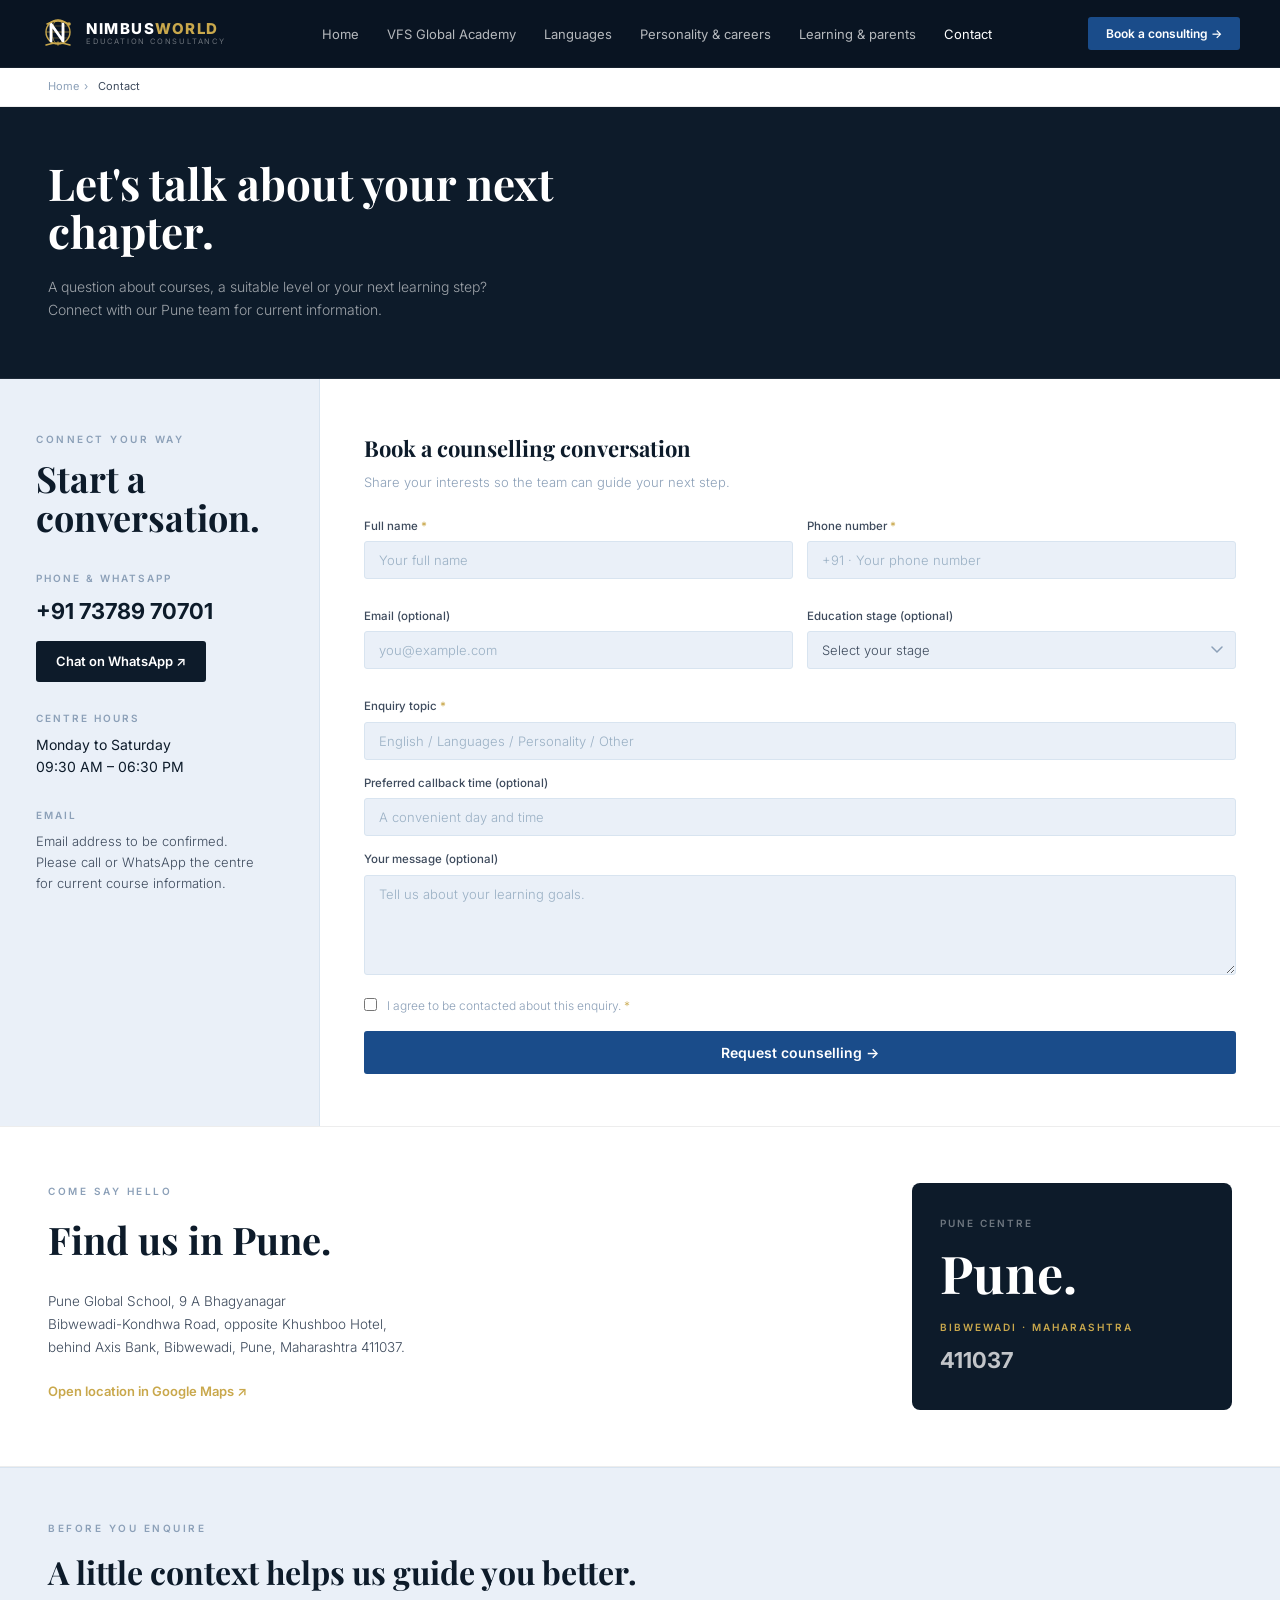
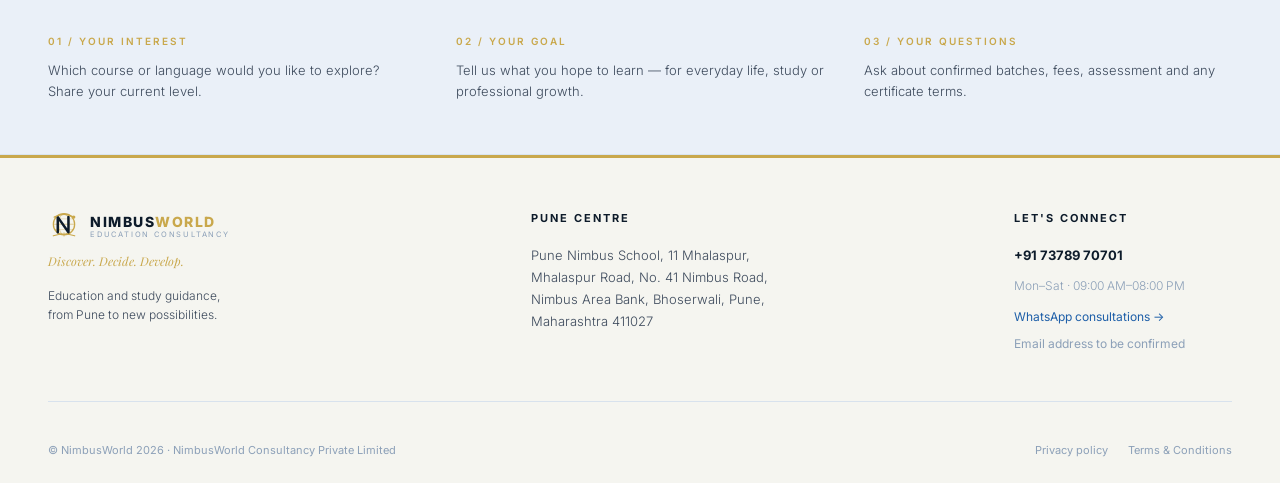
==== commit ab5f3b6c: "Updated website design and content" ====
--- a/contact.html
+++ b/contact.html
@@ -12,7 +12,7 @@
     * { box-sizing: border-box; margin: 0; padding: 0; }
     body { font-family: 'Inter', sans-serif; background: #fff; color: #1a1a2e; }
 
-    /* ── BREADCRUMB ── */
+    /* this is breadcrumb */
     .ct-breadcrumb {
       padding: 10px 48px;
       font-size: 11px;
@@ -24,7 +24,7 @@
     .ct-breadcrumb span { margin: 0 5px; color: #8ca0b8; }
     .ct-breadcrumb .current { color: #3d4a5c; }
 
-    /* ── HERO ── */
+    /* hero */
     .ct-hero {
       background: #0d1b2a;
       padding: 52px 48px 56px;
@@ -49,7 +49,7 @@
       max-width: 440px;
     }
 
-    /* ── CONTACT BODY ── */
+    /* contact body */
     .ct-body {
       background: #fff;
       padding: 0;
@@ -181,7 +181,7 @@
 
     .ct-form label .req { color: #c9a84c; }
 
-    /* Input fields — light blue background */
+    /* Input fields —> light blue background */
     .ct-form input,
     .ct-form select,
     .ct-form textarea {
@@ -268,7 +268,7 @@
     }
     .ct-submit-btn:hover { background: #163f75; }
 
-    /* ── FIND US SECTION ── */
+    /* find us section */
     .ct-find {
       background: #fff;
       padding: 56px 48px;
@@ -357,7 +357,7 @@
       font-family: 'Inter', sans-serif;
     }
 
-    /* ── CONTEXT SECTION ── */
+    /* context sction */
     .ct-context {
       background: #eaf0f8;
       padding: 52px 48px;
@@ -400,13 +400,13 @@
     .ct-context-item p {
       font-size: 13px;
       color: #3d4a5c;
-      font-weight: 300;
-      line-height: 1.65;
-    }
-
-    /* ── FOOTER ── */
+      font-weight:   300;
+      line-height:  1.65;
+    }
+
+    /* ── footer ── */
     .ct-footer {
-      background: #091422;
+      background: #fafbf6;
       padding: 44px 48px 20px;
     }
 
@@ -530,7 +530,7 @@
 </head>
 <body>
 
-  <!-- ===== NAVBAR ===== -->
+  <!-- navbar -->
   <nav class="navbar">
     <a href="index.html" class="nav-logo">
       <svg class="nav-logo-icon" viewBox="0 0 36 36" fill="none" xmlns="http://www.w3.org/2000/svg">
@@ -563,18 +563,18 @@
     </div>
   </nav>
 
-  <!-- ===== BREADCRUMB ===== -->
+  <!-- this is breadcrumb -->
   <div class="ct-breadcrumb">
     <a href="index.html">Home</a><span>›</span><span class="current">Contact</span>
   </div>
 
-  <!-- ===== HERO ===== -->
+  <!-- hero -->
   <section class="ct-hero">
     <h1>Let's talk about your next chapter.</h1>
     <p>A question about courses, a suitable level or your next learning step?<br>Connect with our Pune team for current information.</p>
   </section>
 
-  <!-- ===== CONTACT BODY ===== -->
+  <!-- contact body -->
   <section class="ct-body">
 
     <!-- Left — contact info -->
@@ -601,7 +601,7 @@
       </div>
     </div>
 
-    <!-- Right — form -->
+    <!-- ct from wrap class-->
     <div class="ct-form-wrap">
       <h3>Book a counselling conversation</h3>
       <p class="form-desc">Share your interests so the team can guide your next step.</p>
@@ -666,7 +666,7 @@
 
   </section>
 
-  <!-- ===== FIND US SECTION ===== -->
+  <!-- find us class -->
   <section class="ct-find">
     <div class="ct-find-left">
       <p class="ct-col-label">Come say hello</p>
@@ -686,7 +686,7 @@
     </div>
   </section>
 
-  <!-- ===== CONTEXT SECTION ===== -->
+  <!-- context cha section -->
   <section class="ct-context">
     <p class="ct-col-label">Before you enquire</p>
     <h2>A little context helps us guide you better.</h2>
@@ -707,46 +707,55 @@
     </div>
   </section>
 
-  <!-- ===== FOOTER ===== -->
-  <footer class="ct-footer">
-    <div class="ct-footer-grid">
-
-      <div class="ct-footer-brand">
-        <div class="brand-row">
-          <svg viewBox="0 0 36 36" fill="none" xmlns="http://www.w3.org/2000/svg" style="width:26px;height:26px;flex-shrink:0;">
+  <!-- footer-->
+  <footer>
+    <div class="footer-grid">
+      <div class="footer-brand">
+        <div class="footer-logo">
+          <svg class="nav-logo-icon" viewBox="0 0 36 36" fill="none" xmlns="http://www.w3.org/2000/svg">
             <circle cx="18" cy="16" r="12" fill="none" stroke="#c9a84c" stroke-width="1.4"/>
             <ellipse cx="18" cy="16" rx="6" ry="12" fill="none" stroke="#c9a84c" stroke-width="0.9" opacity="0.7"/>
             <line x1="6" y1="16" x2="30" y2="16" stroke="#c9a84c" stroke-width="0.9" opacity="0.7"/>
-            <path d="M11 25 L11 8 L23 25 L23 8" stroke="white" stroke-width="2.8" stroke-linecap="round" stroke-linejoin="round" fill="none"/>
+            <line x1="8" y1="10" x2="28" y2="10" stroke="#c9a84c" stroke-width="0.7" opacity="0.5"/>
+            <line x1="8" y1="22" x2="28" y2="22" stroke="#c9a84c" stroke-width="0.7" opacity="0.5"/>
+            <path d="M11 25 L11 8 L23 25 L23 8" stroke="#0d1b2a" stroke-width="2.8" stroke-linecap="round" stroke-linejoin="round" fill="none"/>
             <path d="M7 8 Q18 2 29 8" stroke="#c9a84c" stroke-width="1.5" fill="none" stroke-linecap="round"/>
             <circle cx="29" cy="8" r="1.8" fill="#c9a84c"/>
+            <path d="M6 29 Q18 25 30 29" stroke="#c9a84c" stroke-width="1.4" fill="none" stroke-linecap="round"/>
+            <line x1="18" y1="25" x2="18" y2="30" stroke="#c9a84c" stroke-width="1" opacity="0.6"/>
           </svg>
-          <div class="brand-name"><span class="p1">NIMBUS</span><span class="p2">WORLD</span></div>
+          <div class="nav-logo-text">
+            <div class="nav-logo-name"><span class="part1">NIMBUS</span><span class="part2">WORLD</span></div>
+            <div class="nav-logo-sub">Education Consultancy</div>
+          </div>
         </div>
-        <div class="tagline">Discover. Decide. Develop.</div>
-        <p>Education and course guidance,<br>from Pune to new possibilities.</p>
-      </div>
-
-      <div class="ct-footer-col">
+        <div class="footer-tagline">Discover. Decide. Develop.</div>
+        <p>Education and study guidance,<br>from Pune to new possibilities.</p>
+      </div>
+
+      <div class="footer-col">
         <h4>Pune Centre</h4>
-        <p>Pune Global School, 9 A Bhagyanagar,<br>
-        Bibwewadi-Kondhwa Road, opp. Khushboo Hotel,<br>
-        behind Axis Bank, Bibwewadi, Pune,<br>
-        Maharashtra 411037</p>
-      </div>
-
-      <div class="ct-footer-col">
+        <p>Pune Nimbus School, 11 Mhalaspur,<br>
+        Mhalaspur Road, No. 41 Nimbus Road,<br>
+        Nimbus Area Bank, Bhoserwali, Pune,<br>
+        Maharashtra 411027</p>
+      </div>
+
+      <div class="footer-col">
         <h4>Let's Connect</h4>
         <p><strong>+91 73789 70701</strong></p>
-        <p style="font-size:11px; color:rgba(255,255,255,0.3); margin-top:4px;">Mon–Sat · 09:30 AM–06:30 PM</p>
-        <a href="https://wa.me/917378970701" target="_blank" rel="noopener">WhatsApp consultation →</a><br>
-        <a href="#" class="muted">Email address to be confirmed</a>
-      </div>
-
+        <p style="font-size:12px; color:var(--text-muted);">Mon–Sat · 09:00 AM–08:00 PM</p>
+        <a href="https://wa.me/917378970701" target="_blank" rel="noopener">WhatsApp consultations →</a>
+        <a href="mailto:hello@nimbusworld.in" style="color:var(--text-muted); font-size:12px;">Email address to be confirmed</a>
+      </div>
     </div>
-    <div class="ct-footer-bottom">
-      <p>© NIMBUSWORLD Education Consultancy Private Limited</p>
-      <p>Pune, Maharashtra, India</p>
+
+    <div class="footer-bottom">
+      <p>© NimbusWorld 2026 · NimbusWorld Consultancy Private Limited</p>
+      <div class="footer-bottom-links">
+        <a href="#">Privacy policy</a>
+        <a href="#">Terms &amp; Conditions</a>
+      </div>
     </div>
   </footer>
 
--- a/css/style.css
+++ b/css/style.css
@@ -714,7 +714,7 @@
 
 /* footer */
 footer {
-  background: #f0f4f8;
+  background: #f5f5f0;
   padding: 52px 48px 24px;
   border-top: 3px solid var(--gold);
 }
